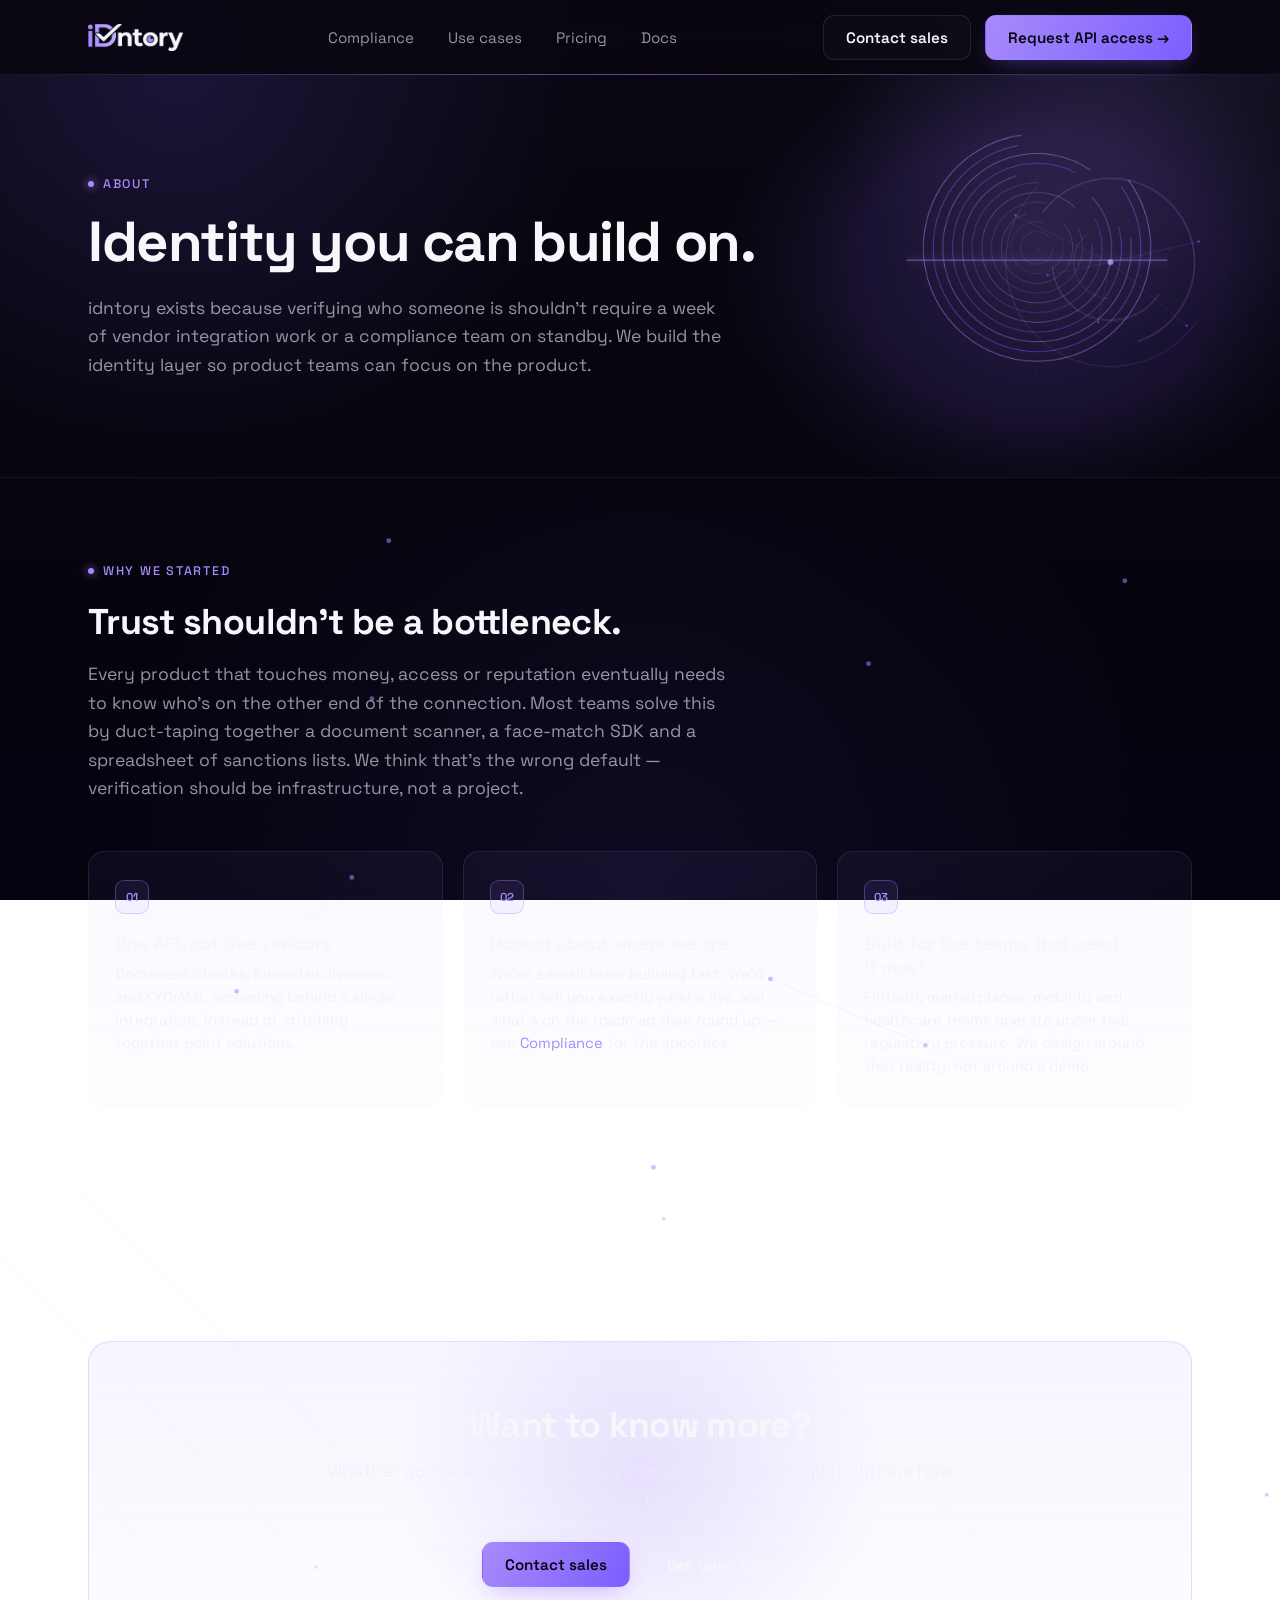
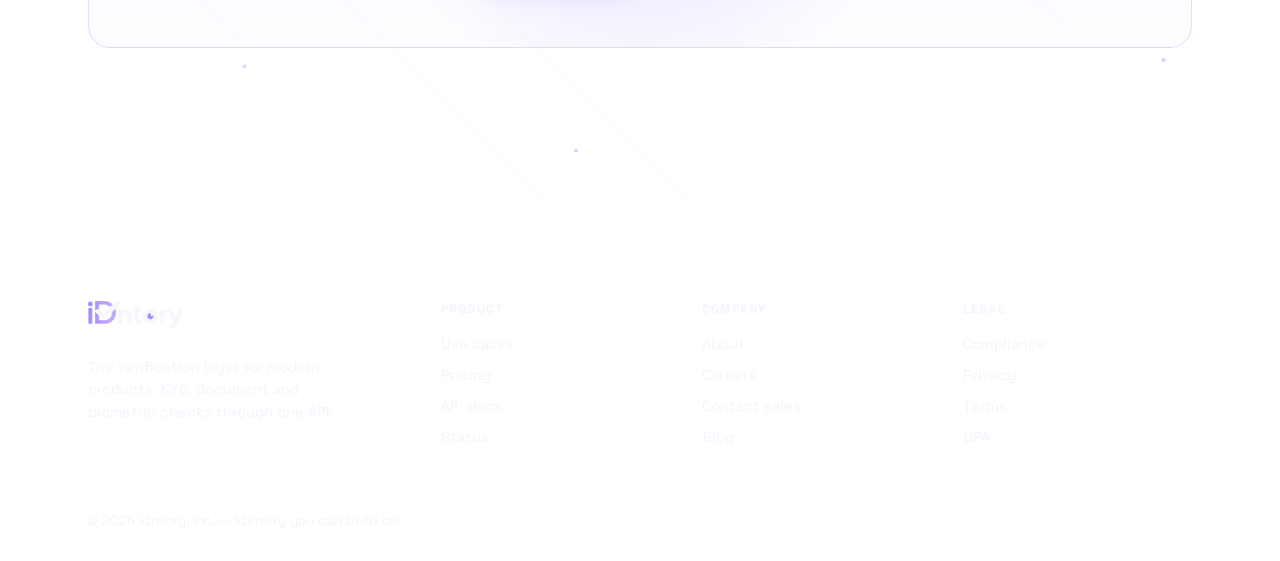
==== about.html @ 14eecba5 "Add legal/company pages, brand assets, and revamp styling and .htaccess - Add about, blog, careers, " ====
<!DOCTYPE html>
<html lang="en">
<head>
<meta charset="UTF-8">
<meta name="viewport" content="width=device-width, initial-scale=1.0">
<title>About — idntory</title>
<meta name="description" content="idntory builds the verification layer for modern products — why we started, and how we think about identity infrastructure.">
<link rel="stylesheet" href="styles.css">
<link rel="icon" type="image/png" sizes="512x512" href="brand/favicon.png">
<link rel="shortcut icon" type="image/png" href="brand/favicon.png">
<link rel="apple-touch-icon" href="brand/favicon.png">
</head>
<body>

<header class="site-nav">
  <div class="wrap">
    <a class="brand" href="index.html"><img src="brand/idntory-logo.png" alt="idntory"></a>
    <nav class="nav-links">
      <a href="compliance.html">Compliance</a>
      <a href="use-cases.html">Use cases</a>
      <a href="pricing.html">Pricing</a>
      <a href="docs.html">Docs</a>
    </nav>
    <div class="nav-cta">
      <a class="btn btn-ghost" href="contact.html">Contact sales</a>
      <a class="btn btn-primary" href="contact.html?reason=api">Request API access →</a>
      <button class="nav-toggle" aria-label="Toggle menu">☰</button>
    </div>
  </div>
</header>

<main>
  <section class="page-hero">
    <img class="hero-frame" src="frames/idntory-01-fingerprint.png" alt="" aria-hidden="true">
    <div class="wrap">
      <span class="eyebrow">About</span>
      <h1>Identity you can build on.</h1>
      <p class="lede">idntory exists because verifying who someone is shouldn't require a week of vendor integration work or a compliance team on standby. We build the identity layer so product teams can focus on the product.</p>
    </div>
  </section>

  <section class="block">
    <div class="wrap">
      <div class="section-head">
        <span class="eyebrow">Why we started</span>
        <h2>Trust shouldn't be a bottleneck.</h2>
        <p class="lede">Every product that touches money, access or reputation eventually needs to know who's on the other end of the connection. Most teams solve this by duct-taping together a document scanner, a face-match SDK and a spreadsheet of sanctions lists. We think that's the wrong default — verification should be infrastructure, not a project.</p>
      </div>
      <div class="grid">
        <div class="card">
          <div class="idx">01</div>
          <h3>One API, not five vendors</h3>
          <p>Document checks, biometric liveness and KYC/AML screening behind a single integration, instead of stitching together point solutions.</p>
        </div>
        <div class="card">
          <div class="idx">02</div>
          <h3>Honest about where we are</h3>
          <p>We're a small team building fast. We'd rather tell you exactly what's live and what's on the roadmap than round up — see <a href="compliance.html" style="color:var(--accent);">Compliance</a> for the specifics.</p>
        </div>
        <div class="card">
          <div class="idx">03</div>
          <h3>Built for the teams that need it most</h3>
          <p>Fintech, marketplaces, mobility and healthcare teams operate under real regulatory pressure. We design around that reality, not around a demo.</p>
        </div>
      </div>
    </div>
  </section>

  <section class="block" style="border-bottom:none;">
    <div class="wrap">
      <div class="cta-band">
        <h2>Want to know more?</h2>
        <p class="lede">Whether you're evaluating us for a compliance review or just curious how we work, we're happy to talk.</p>
        <div class="hero-actions">
          <a class="btn btn-primary" href="contact.html">Contact sales</a>
          <a class="btn btn-ghost" href="careers.html">See open roles</a>
        </div>
      </div>
    </div>
  </section>
</main>

<footer class="site-footer">
  <div class="wrap">
    <div class="footer-grid">
      <div class="footer-col">
        <div class="brand" style="margin-bottom:14px;"><img src="brand/idntory-logo.png" alt="idntory"></div>
        <p style="color:var(--muted);font-size:0.9rem;max-width:280px;line-height:1.55;">The verification layer for modern products. KYC, document and biometric checks through one API.</p>
      </div>
      <div class="footer-col">
        <h4>Product</h4>
        <ul>
          <li><a href="use-cases.html">Use cases</a></li>
          <li><a href="pricing.html">Pricing</a></li>
          <li><a href="docs.html">API docs</a></li>
          <li><a href="status.html">Status</a></li>
        </ul>
      </div>
      <div class="footer-col">
        <h4>Company</h4>
        <ul>
          <li><a href="about.html">About</a></li>
          <li><a href="careers.html">Careers</a></li>
          <li><a href="contact.html">Contact sales</a></li>
          <li><a href="blog.html">Blog</a></li>
        </ul>
      </div>
      <div class="footer-col">
        <h4>Legal</h4>
        <ul>
          <li><a href="compliance.html">Compliance</a></li>
          <li><a href="privacy.html">Privacy</a></li>
          <li><a href="terms.html">Terms</a></li>
          <li><a href="dpa.html">DPA</a></li>
        </ul>
      </div>
    </div>
    <div class="footer-bottom">© 2026 idntory, Inc. — Identity you can build on.</div>
  </div>
</footer>
<script src="bg-fx.js"></script>
<script src="nav.js"></script>
</body>
</html>
---- styles.css ----
@import url('https://fonts.googleapis.com/css2?family=Space+Grotesk:wght@400;500;600;700&family=JetBrains+Mono:wght@400;500&display=swap');

:root {
  --bg: #07050d;
  --surface: rgba(168, 139, 250, 0.055);
  --surface-strong: rgba(9, 6, 16, 0.86);
  --border: rgba(255, 255, 255, 0.09);
  --border-soft: rgba(255, 255, 255, 0.06);
  --text: #f7f6fb;
  --muted: rgba(238, 235, 250, 0.62);
  --accent: #a78bfa;
  --accent-2: #7c5dff;
  --accent-soft: rgba(167, 139, 250, 0.14);
  --accent-ink: #07040f;
  --success: #5cfa8e;
  --warning: #ffbd59;
  --danger: #ff5575;
  --shadow: rgba(4, 2, 10, 0.6);
  --radius: 16px;
  --radius-sm: 10px;
  --mono: 'JetBrains Mono', 'SFMono-Regular', Consolas, monospace;
}

* { box-sizing: border-box; }

html, body { height: 100%; }

body {
  margin: 0;
  font-family: 'Space Grotesk', 'Segoe UI', sans-serif;
  background:
    radial-gradient(680px circle at 14% 8%, rgba(124, 93, 255, 0.16), transparent 60%),
    radial-gradient(560px circle at 88% 4%, rgba(167, 139, 250, 0.13), transparent 55%),
    radial-gradient(900px circle at 50% 100%, rgba(124, 93, 255, 0.08), transparent 60%),
    linear-gradient(180deg, #0a0712 0%, #06040d 55%, #050310 100%);
  background-attachment: fixed;
  color: var(--text);
  min-height: 100vh;
  text-wrap: pretty;
}

a { color: var(--accent); text-decoration: none; transition: color 0.15s ease; }
a:hover { color: #c9b8ff; }

img { max-width: 100%; }

::selection { background: rgba(167, 139, 250, 0.32); }

::-webkit-scrollbar { width: 10px; }
::-webkit-scrollbar-track { background: transparent; }
::-webkit-scrollbar-thumb { background: rgba(167, 139, 250, 0.22); border-radius: 6px; }

.wrap {
  max-width: 1160px;
  margin: 0 auto;
  padding: 0 28px;
}

/* ── Nav ─────────────────────────────────────────────────────────────── */

.site-nav {
  position: sticky;
  top: 0;
  z-index: 40;
  background: var(--surface-strong);
  backdrop-filter: blur(16px);
  border-bottom: 1px solid var(--border-soft);
}

.site-nav::after {
  content: '';
  position: absolute;
  left: 0; right: 0; bottom: -1px;
  height: 1px;
  background: linear-gradient(90deg, transparent, rgba(167, 139, 250, 0.5), transparent);
}

.site-nav .wrap {
  display: flex;
  align-items: center;
  justify-content: space-between;
  height: 74px;
  position: relative;
}

.brand {
  font-size: 1.15rem;
  font-weight: 700;
  letter-spacing: -0.02em;
  display: inline-flex;
  align-items: center;
}

.brand .dim { color: var(--muted); }

.brand img {
  height: 27px;
  width: auto;
  display: block;
}

.nav-links {
  display: flex;
  align-items: center;
  gap: 34px;
}

.nav-links a {
  font-size: 0.95rem;
  color: var(--muted);
  transition: color 0.15s ease;
  position: relative;
  padding: 4px 0;
}

.nav-links a::after {
  content: '';
  position: absolute;
  left: 0; right: 100%;
  bottom: 0;
  height: 1.5px;
  background: var(--accent);
  transition: right 0.2s ease;
}

.nav-links a:hover,
.nav-links a[aria-current="page"] {
  color: var(--text);
}

.nav-links a:hover::after,
.nav-links a[aria-current="page"]::after {
  right: 0;
}

.nav-cta {
  display: flex;
  align-items: center;
  gap: 14px;
}

.nav-toggle {
  display: none;
  background: none;
  border: 1px solid var(--border);
  border-radius: 8px;
  color: var(--text);
  width: 40px;
  height: 40px;
  font-size: 1.1rem;
}

/* ── Buttons ─────────────────────────────────────────────────────────── */

.btn {
  display: inline-flex;
  align-items: center;
  gap: 8px;
  padding: 12px 22px;
  border-radius: 11px;
  font-size: 0.95rem;
  font-weight: 600;
  border: 1px solid transparent;
  cursor: pointer;
  white-space: nowrap;
  transition: filter 0.2s ease, transform 0.2s ease, border-color 0.2s ease, background 0.2s ease;
}

.btn-primary {
  background: linear-gradient(120deg, var(--accent), var(--accent-2));
  color: var(--accent-ink);
  box-shadow: 0 8px 26px -10px rgba(124, 93, 255, 0.55);
}

.btn-ghost {
  border-color: var(--border);
  color: var(--text);
  background: rgba(255, 255, 255, 0.02);
}

.btn-primary:hover { filter: brightness(1.08); transform: translateY(-1px); }
.btn-ghost:hover { border-color: var(--accent); transform: translateY(-1px); }

/* ── Hero / sections ─────────────────────────────────────────────────── */

.page-hero {
  padding: 96px 0 64px;
  border-bottom: 1px solid var(--border-soft);
  position: relative;
  overflow: hidden;
}

.page-hero > .wrap { position: relative; z-index: 1; }

.bgfx-layer {
  position: absolute;
  inset: 0;
  z-index: 0;
  pointer-events: none;
  display: block;
  width: 100%;
  height: 100%;
}

.hero-frame {
  position: absolute;
  z-index: 0;
  top: 50%;
  right: -6%;
  width: min(640px, 54%);
  aspect-ratio: 1.33;
  transform: translateY(-50%);
  object-fit: contain;
  max-width: none;
  mix-blend-mode: screen;
  filter: saturate(1.08) brightness(1.02);
  opacity: 0.9;
  -webkit-mask-image: radial-gradient(closest-side, rgba(0, 0, 0, 1) 58%, rgba(0, 0, 0, 0) 100%);
  mask-image: radial-gradient(closest-side, rgba(0, 0, 0, 1) 58%, rgba(0, 0, 0, 0) 100%);
  pointer-events: none;
}

@media (max-width: 860px) {
  .hero-frame { opacity: 0.45; width: min(420px, 72%); }
}

.eyebrow {
  display: inline-flex;
  align-items: center;
  gap: 9px;
  font-size: 0.78rem;
  letter-spacing: 0.14em;
  text-transform: uppercase;
  color: var(--accent);
  margin-bottom: 20px;
  font-weight: 500;
}

.eyebrow::before {
  content: '';
  width: 6px;
  height: 6px;
  border-radius: 50%;
  background: var(--accent);
  box-shadow: 0 0 10px var(--accent);
  flex: none;
}

h1 {
  font-size: clamp(2.2rem, 4.4vw, 3.6rem);
  line-height: 1.06;
  letter-spacing: -0.025em;
  margin: 0 0 22px;
}

h2 {
  font-size: clamp(1.65rem, 2.8vw, 2.3rem);
  letter-spacing: -0.018em;
  margin: 0 0 16px;
}

h3 { font-size: 1.15rem; margin: 0 0 8px; letter-spacing: -0.01em; }

.lede {
  font-size: 1.1rem;
  color: var(--muted);
  max-width: 640px;
  line-height: 1.62;
  margin: 0 0 34px;
}

.hero-actions { display: flex; gap: 14px; flex-wrap: wrap; }

.stat-bar {
  display: grid;
  grid-template-columns: repeat(3, 1fr);
  gap: 24px;
  margin-top: 58px;
  max-width: 640px;
  padding-top: 32px;
  border-top: 1px solid var(--border-soft);
}

.stat-num {
  font-size: 2rem;
  font-weight: 700;
  color: var(--text);
  background: linear-gradient(120deg, var(--text), var(--accent));
  -webkit-background-clip: text;
  background-clip: text;
  -webkit-text-fill-color: transparent;
}

.stat-label {
  font-size: 0.72rem;
  letter-spacing: 0.1em;
  text-transform: uppercase;
  color: var(--muted);
  margin-top: 6px;
}

section.block { padding: 80px 0; border-bottom: 1px solid var(--border-soft); position: relative; overflow: hidden; }
section.block:last-of-type { border-bottom: none; }
section.block > .wrap { position: relative; z-index: 1; }

.section-head { max-width: 640px; margin-bottom: 48px; }
.section-head .lede { margin-bottom: 0; }

/* ── Grids / cards ───────────────────────────────────────────────────── */

.grid {
  display: grid;
  grid-template-columns: repeat(3, 1fr);
  gap: 20px;
}

.card {
  background: linear-gradient(180deg, var(--surface), rgba(167, 139, 250, 0.02));
  border: 1px solid var(--border);
  border-radius: var(--radius);
  padding: 28px 26px;
  transition: transform 0.25s ease, border-color 0.25s ease, box-shadow 0.25s ease;
}

.card:hover {
  transform: translateY(-3px);
  border-color: rgba(167, 139, 250, 0.4);
  box-shadow: 0 20px 44px -28px rgba(124, 93, 255, 0.5);
}

.card .idx {
  display: inline-flex;
  align-items: center;
  justify-content: center;
  min-width: 34px;
  height: 34px;
  padding: 0 9px;
  font-size: 0.72rem;
  color: var(--accent);
  font-weight: 600;
  margin-bottom: 18px;
  border: 1px solid rgba(167, 139, 250, 0.35);
  border-radius: 9px;
  background: rgba(167, 139, 250, 0.08);
}

.card p { color: var(--muted); font-size: 0.92rem; line-height: 1.58; margin: 0; }

/* ── Pricing ─────────────────────────────────────────────────────────── */

.pricing-grid {
  display: grid;
  grid-template-columns: repeat(3, 1fr);
  gap: 20px;
}

.price-card {
  background: linear-gradient(180deg, var(--surface), rgba(167, 139, 250, 0.02));
  border: 1px solid var(--border);
  border-radius: var(--radius);
  padding: 34px 28px;
  display: flex;
  flex-direction: column;
  position: relative;
  transition: transform 0.25s ease;
}

.price-card:hover { transform: translateY(-3px); }

.price-card.featured {
  border-color: var(--accent);
  box-shadow: 0 0 0 1px var(--accent), 0 28px 64px -30px rgba(167, 139, 250, 0.4);
  background: linear-gradient(180deg, rgba(167, 139, 250, 0.1), rgba(167, 139, 250, 0.02));
}

.price-tag {
  position: absolute;
  top: -12px;
  right: 24px;
  background: var(--accent);
  color: var(--accent-ink);
  font-size: 0.68rem;
  font-weight: 700;
  letter-spacing: 0.06em;
  padding: 5px 11px;
  border-radius: 999px;
}

.plan-name {
  font-size: 0.78rem;
  letter-spacing: 0.14em;
  color: var(--muted);
  margin-bottom: 12px;
  text-transform: uppercase;
}

.price {
  font-size: 2.2rem;
  font-weight: 700;
  margin-bottom: 2px;
  letter-spacing: -0.02em;
}

.price-sub { color: var(--muted); font-size: 0.85rem; margin-bottom: 8px; }
.price-desc { color: var(--muted); font-size: 0.88rem; margin-bottom: 24px; }

.feat-list { list-style: none; margin: 0 0 28px; padding: 0; display: flex; flex-direction: column; gap: 12px; }
.feat-list li { display: flex; gap: 10px; font-size: 0.9rem; color: var(--text); }
.feat-list li::before { content: '—'; color: var(--accent); }

.price-card .btn { margin-top: auto; justify-content: center; }

/* ── Forms ───────────────────────────────────────────────────────────── */

form.contact-form {
  display: grid;
  gap: 18px;
  max-width: 560px;
}

.field { display: flex; flex-direction: column; gap: 8px; }
.field label { font-size: 0.85rem; color: var(--muted); }

.field input,
.field select,
.field textarea {
  background: rgba(255, 255, 255, 0.03);
  border: 1px solid var(--border);
  border-radius: var(--radius-sm);
  padding: 13px 15px;
  color: var(--text);
  font-family: inherit;
  font-size: 0.95rem;
  transition: border-color 0.15s ease, background 0.15s ease;
}

.field input:focus,
.field select:focus,
.field textarea:focus {
  outline: none;
  border-color: var(--accent);
  background: rgba(167, 139, 250, 0.05);
}

.field textarea { resize: vertical; min-height: 120px; }

.form-note { font-size: 0.82rem; color: var(--muted); }

.form-status { font-size: 0.9rem; padding: 13px 15px; border-radius: var(--radius-sm); display: none; }
.form-status.show { display: block; }
.form-status.ok { background: rgba(92, 250, 142, 0.1); color: var(--success); border: 1px solid rgba(92, 250, 142, 0.3); }
.form-status.err { background: rgba(255, 85, 117, 0.1); color: var(--danger); border: 1px solid rgba(255, 85, 117, 0.3); }

/* ── Contact info panel ─────────────────────────────────────────────── */

.contact-layout {
  display: grid;
  grid-template-columns: 1.2fr 0.8fr;
  gap: 48px;
  align-items: start;
}

.contact-panel {
  background: linear-gradient(180deg, var(--surface), rgba(167, 139, 250, 0.02));
  border: 1px solid var(--border);
  border-radius: var(--radius);
  padding: 30px 28px;
}

.contact-panel .row { display: flex; flex-direction: column; gap: 5px; margin-bottom: 22px; padding-bottom: 22px; border-bottom: 1px solid var(--border-soft); }
.contact-panel .row:last-child { margin-bottom: 0; padding-bottom: 0; border-bottom: none; }
.contact-panel .row .k { font-size: 0.75rem; letter-spacing: 0.08em; text-transform: uppercase; color: var(--muted); }
.contact-panel .row .v { font-size: 0.98rem; }

/* ── Docs ──────────────────────────────────────────────────────────── */

.doc-block { background: linear-gradient(180deg, var(--surface), rgba(167, 139, 250, 0.02)); border: 1px solid var(--border); border-radius: var(--radius); padding: 28px; margin-bottom: 20px; }
.doc-block code { background: rgba(167, 139, 250, 0.12); color: #d8ccff; padding: 2px 7px; border-radius: 6px; font-size: 0.86em; font-family: var(--mono); }
.doc-block pre {
  background: #030208;
  border: 1px solid var(--border);
  border-radius: var(--radius-sm);
  padding: 20px;
  overflow-x: auto;
  font-size: 0.85rem;
  line-height: 1.65;
  font-family: var(--mono);
  color: #d3cff0;
}

/* ── CTA band ────────────────────────────────────────────────────────── */

.cta-band {
  background: linear-gradient(180deg, rgba(167, 139, 250, 0.09), rgba(167, 139, 250, 0.02));
  border: 1px solid rgba(167, 139, 250, 0.28);
  border-radius: 22px;
  padding: 60px 48px;
  text-align: center;
  margin: 72px 0;
  position: relative;
  overflow: hidden;
}

.cta-band::before {
  content: '';
  position: absolute;
  top: -40%; left: 50%;
  width: 520px; height: 520px;
  transform: translateX(-50%);
  background: radial-gradient(circle, rgba(167, 139, 250, 0.22), transparent 65%);
  pointer-events: none;
}

.cta-band h2, .cta-band .lede, .cta-band .hero-actions { position: relative; z-index: 1; }
.cta-band h2 { margin-bottom: 10px; }
.cta-band .lede { margin: 0 auto 28px; text-align: center; }
.cta-band .hero-actions { justify-content: center; }

/* ── Footer ──────────────────────────────────────────────────────────── */

.site-footer {
  border-top: 1px solid var(--border-soft);
  padding: 60px 0 32px;
  margin-top: 40px;
}

.footer-grid {
  display: grid;
  grid-template-columns: 1.4fr repeat(3, 1fr);
  gap: 32px;
  margin-bottom: 40px;
}

.footer-col h4 {
  font-size: 0.75rem;
  letter-spacing: 0.1em;
  text-transform: uppercase;
  color: var(--muted);
  margin: 0 0 16px;
}

.footer-col ul { list-style: none; margin: 0; padding: 0; display: flex; flex-direction: column; gap: 10px; }
.footer-col ul a { color: var(--muted); font-size: 0.92rem; }
.footer-col ul a:hover { color: var(--text); }

.footer-bottom {
  border-top: 1px solid var(--border-soft);
  padding-top: 24px;
  font-size: 0.85rem;
  color: var(--muted);
}

/* ── Responsive ──────────────────────────────────────────────────────── */

@media (max-width: 860px) {
  .grid, .pricing-grid { grid-template-columns: 1fr; }
  .contact-layout { grid-template-columns: 1fr; }
  .footer-grid { grid-template-columns: repeat(2, 1fr); }
  .stat-bar { grid-template-columns: repeat(3, 1fr); gap: 14px; }
}

@media (max-width: 960px) {
  .nav-links { display: none; }
  .nav-toggle { display: block; }
  .nav-cta .btn-ghost { display: none; }
  .site-nav.open .nav-links {
    display: flex;
    flex-direction: column;
    position: absolute;
    top: 74px;
    left: 0;
    right: 0;
    background: var(--surface-strong);
    border-bottom: 1px solid var(--border);
    padding: 20px 28px 28px;
    gap: 18px;
  }
}

@media (max-width: 720px) {
  .footer-grid { grid-template-columns: 1fr; }
}
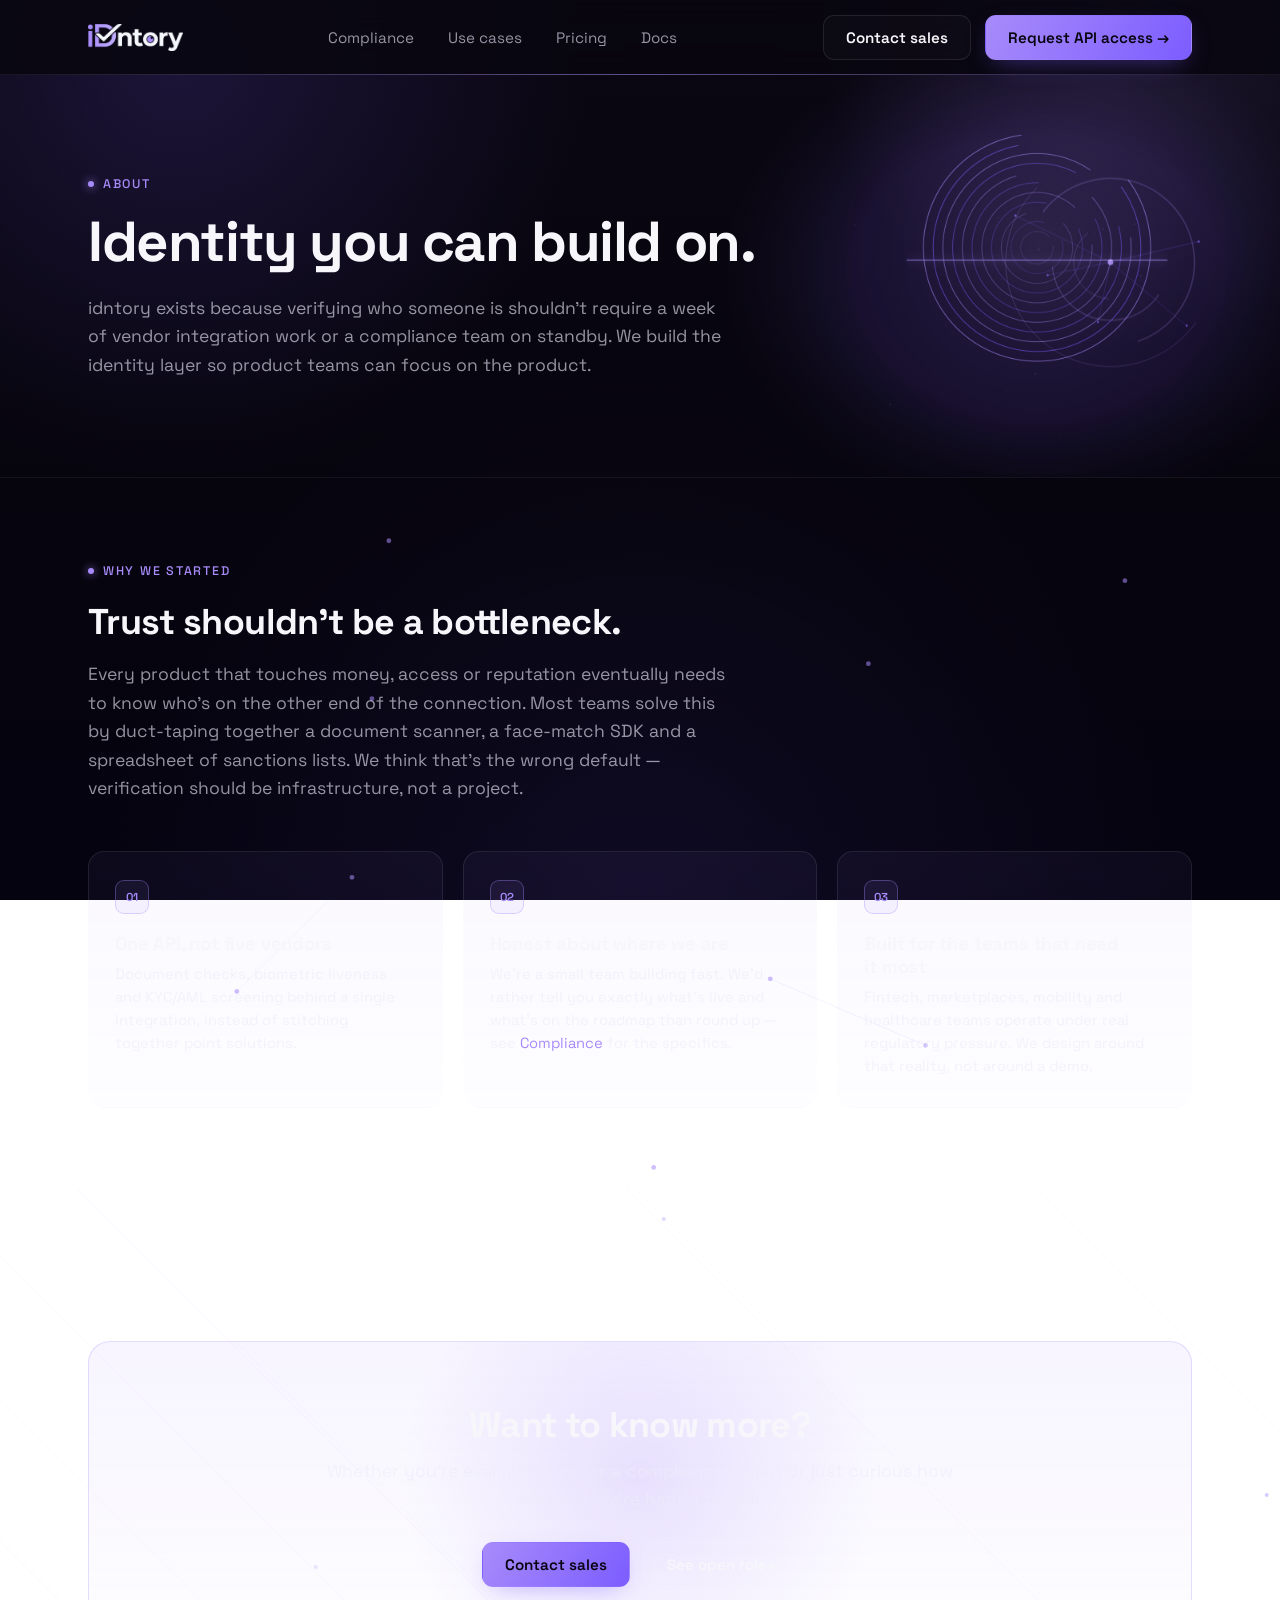
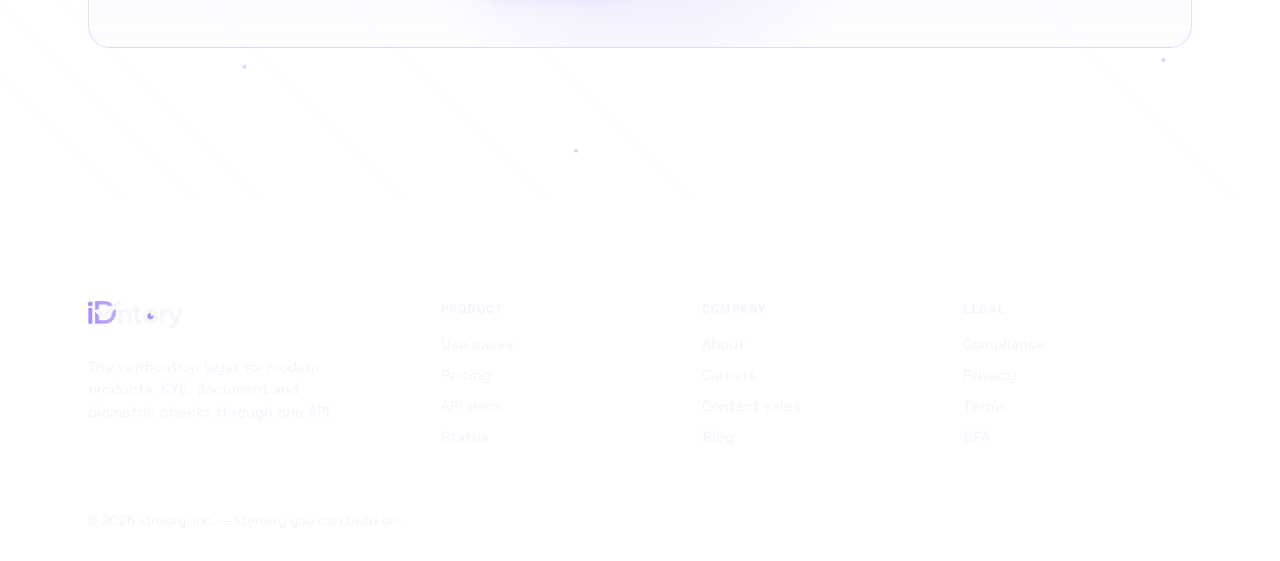
==== commit 4ccf54a7: "Restore clean-URL rewrites and mirror them in the local dev server - .htaccess: redirect *.html to e" ====
--- a/about.html
+++ b/about.html
@@ -14,16 +14,16 @@
 
 <header class="site-nav">
   <div class="wrap">
-    <a class="brand" href="index.html"><img src="brand/idntory-logo.png" alt="idntory"></a>
+    <a class="brand" href="/"><img src="brand/idntory-logo.png" alt="idntory"></a>
     <nav class="nav-links">
-      <a href="compliance.html">Compliance</a>
-      <a href="use-cases.html">Use cases</a>
-      <a href="pricing.html">Pricing</a>
-      <a href="docs.html">Docs</a>
+      <a href="compliance">Compliance</a>
+      <a href="use-cases">Use cases</a>
+      <a href="pricing">Pricing</a>
+      <a href="docs">Docs</a>
     </nav>
     <div class="nav-cta">
-      <a class="btn btn-ghost" href="contact.html">Contact sales</a>
-      <a class="btn btn-primary" href="contact.html?reason=api">Request API access →</a>
+      <a class="btn btn-ghost" href="contact">Contact sales</a>
+      <a class="btn btn-primary" href="contact?reason=api">Request API access →</a>
       <button class="nav-toggle" aria-label="Toggle menu">☰</button>
     </div>
   </div>
@@ -55,7 +55,7 @@
         <div class="card">
           <div class="idx">02</div>
           <h3>Honest about where we are</h3>
-          <p>We're a small team building fast. We'd rather tell you exactly what's live and what's on the roadmap than round up — see <a href="compliance.html" style="color:var(--accent);">Compliance</a> for the specifics.</p>
+          <p>We're a small team building fast. We'd rather tell you exactly what's live and what's on the roadmap than round up — see <a href="compliance" style="color:var(--accent);">Compliance</a> for the specifics.</p>
         </div>
         <div class="card">
           <div class="idx">03</div>
@@ -72,8 +72,8 @@
         <h2>Want to know more?</h2>
         <p class="lede">Whether you're evaluating us for a compliance review or just curious how we work, we're happy to talk.</p>
         <div class="hero-actions">
-          <a class="btn btn-primary" href="contact.html">Contact sales</a>
-          <a class="btn btn-ghost" href="careers.html">See open roles</a>
+          <a class="btn btn-primary" href="contact">Contact sales</a>
+          <a class="btn btn-ghost" href="careers">See open roles</a>
         </div>
       </div>
     </div>
@@ -90,28 +90,28 @@
       <div class="footer-col">
         <h4>Product</h4>
         <ul>
-          <li><a href="use-cases.html">Use cases</a></li>
-          <li><a href="pricing.html">Pricing</a></li>
-          <li><a href="docs.html">API docs</a></li>
-          <li><a href="status.html">Status</a></li>
+          <li><a href="use-cases">Use cases</a></li>
+          <li><a href="pricing">Pricing</a></li>
+          <li><a href="docs">API docs</a></li>
+          <li><a href="status">Status</a></li>
         </ul>
       </div>
       <div class="footer-col">
         <h4>Company</h4>
         <ul>
-          <li><a href="about.html">About</a></li>
-          <li><a href="careers.html">Careers</a></li>
-          <li><a href="contact.html">Contact sales</a></li>
-          <li><a href="blog.html">Blog</a></li>
+          <li><a href="about">About</a></li>
+          <li><a href="careers">Careers</a></li>
+          <li><a href="contact">Contact sales</a></li>
+          <li><a href="blog">Blog</a></li>
         </ul>
       </div>
       <div class="footer-col">
         <h4>Legal</h4>
         <ul>
-          <li><a href="compliance.html">Compliance</a></li>
-          <li><a href="privacy.html">Privacy</a></li>
-          <li><a href="terms.html">Terms</a></li>
-          <li><a href="dpa.html">DPA</a></li>
+          <li><a href="compliance">Compliance</a></li>
+          <li><a href="privacy">Privacy</a></li>
+          <li><a href="terms">Terms</a></li>
+          <li><a href="dpa">DPA</a></li>
         </ul>
       </div>
     </div>
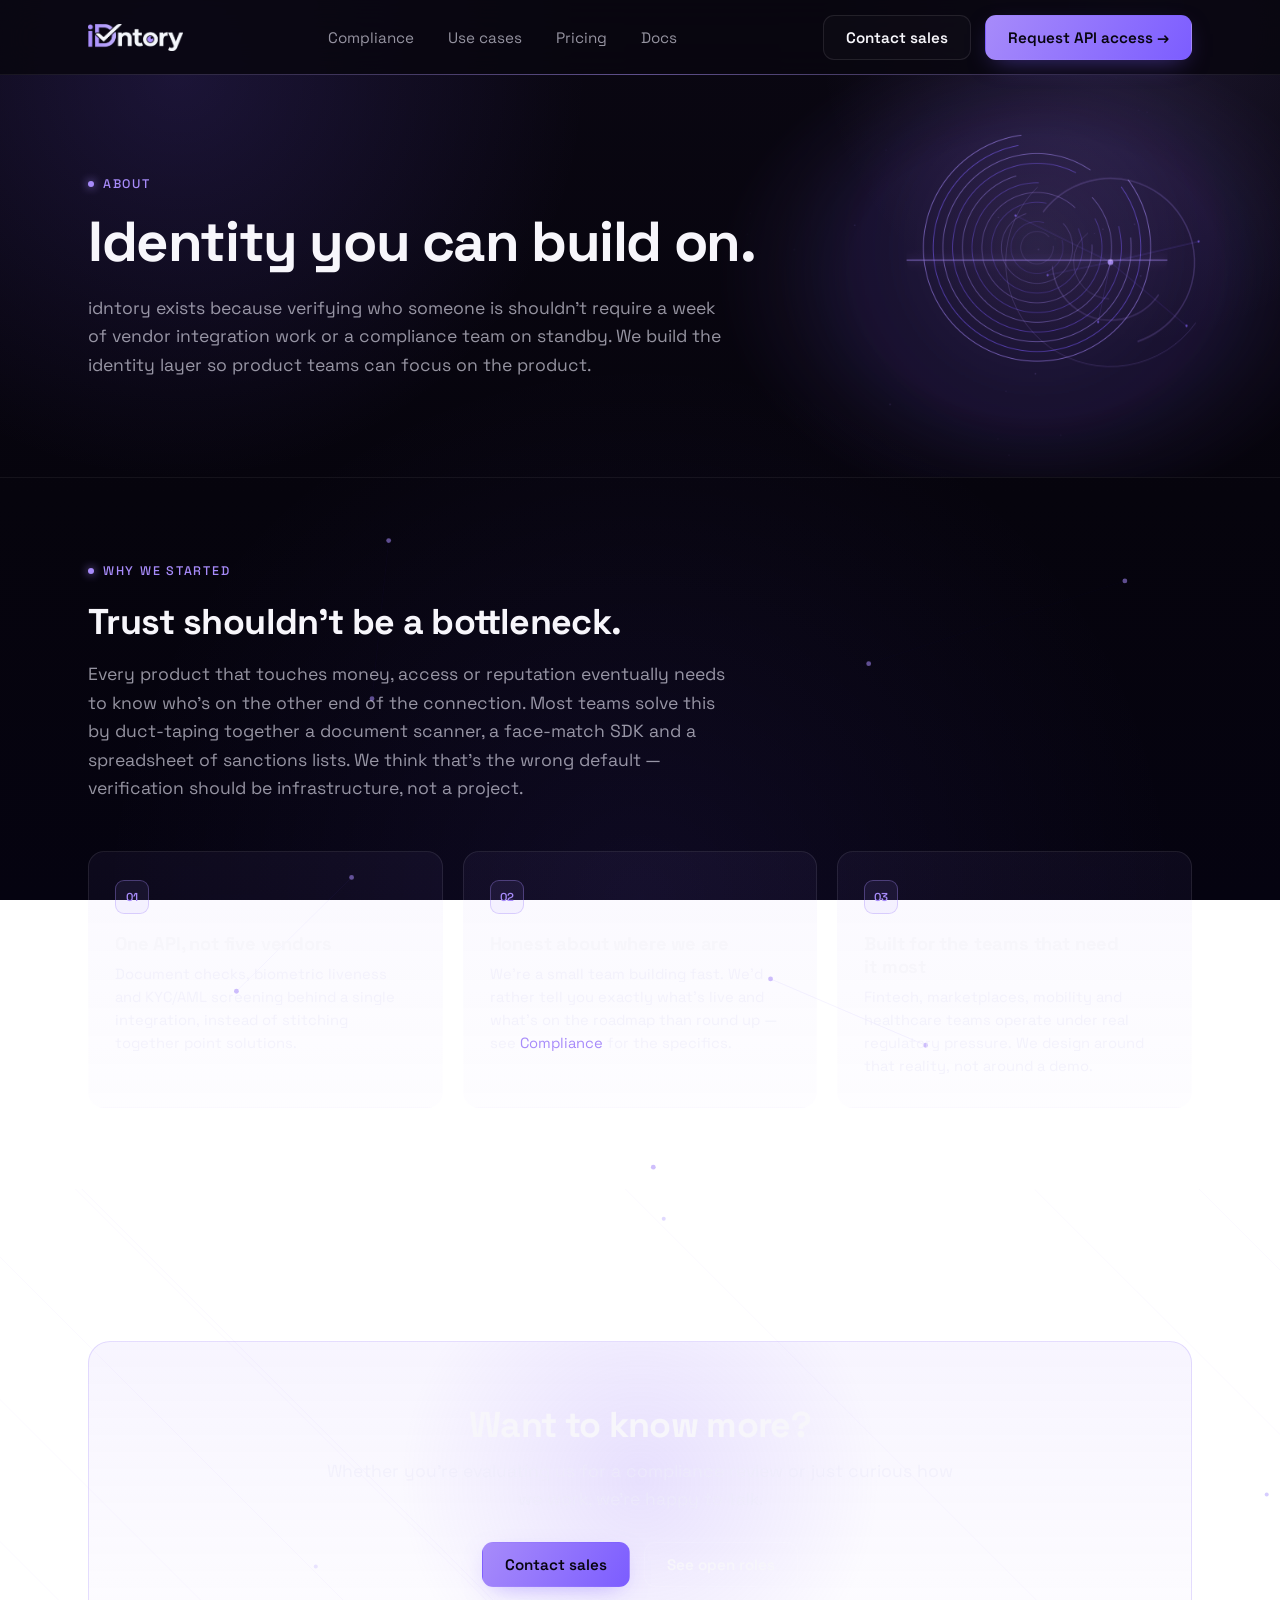
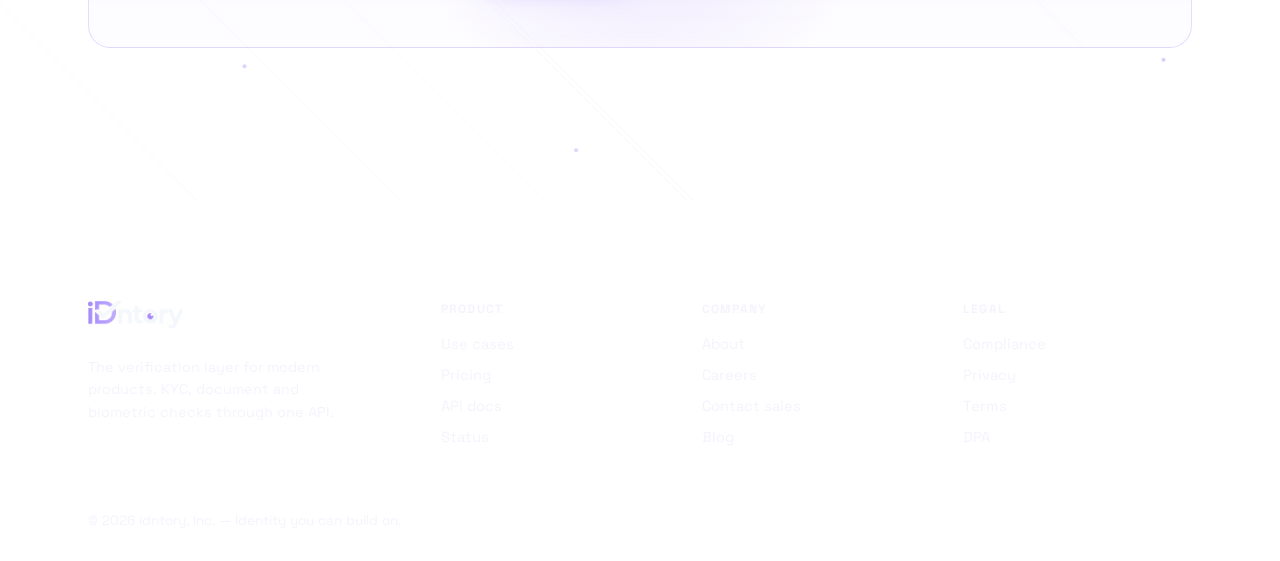
==== commit 3e3497b3: "Cache-bust static assets to bypass Cloudflare's 7-day edge cache styles.css/nav.js/bg-fx.js were bei" ====
--- a/about.html
+++ b/about.html
@@ -5,7 +5,7 @@
 <meta name="viewport" content="width=device-width, initial-scale=1.0">
 <title>About — idntory</title>
 <meta name="description" content="idntory builds the verification layer for modern products — why we started, and how we think about identity infrastructure.">
-<link rel="stylesheet" href="styles.css">
+<link rel="stylesheet" href="styles.css?v=4ccf54a">
 <link rel="icon" type="image/png" sizes="512x512" href="brand/favicon.png">
 <link rel="shortcut icon" type="image/png" href="brand/favicon.png">
 <link rel="apple-touch-icon" href="brand/favicon.png">
@@ -118,7 +118,7 @@
     <div class="footer-bottom">© 2026 idntory, Inc. — Identity you can build on.</div>
   </div>
 </footer>
-<script src="bg-fx.js"></script>
-<script src="nav.js"></script>
+<script src="bg-fx.js?v=4ccf54a"></script>
+<script src="nav.js?v=4ccf54a"></script>
 </body>
 </html>
